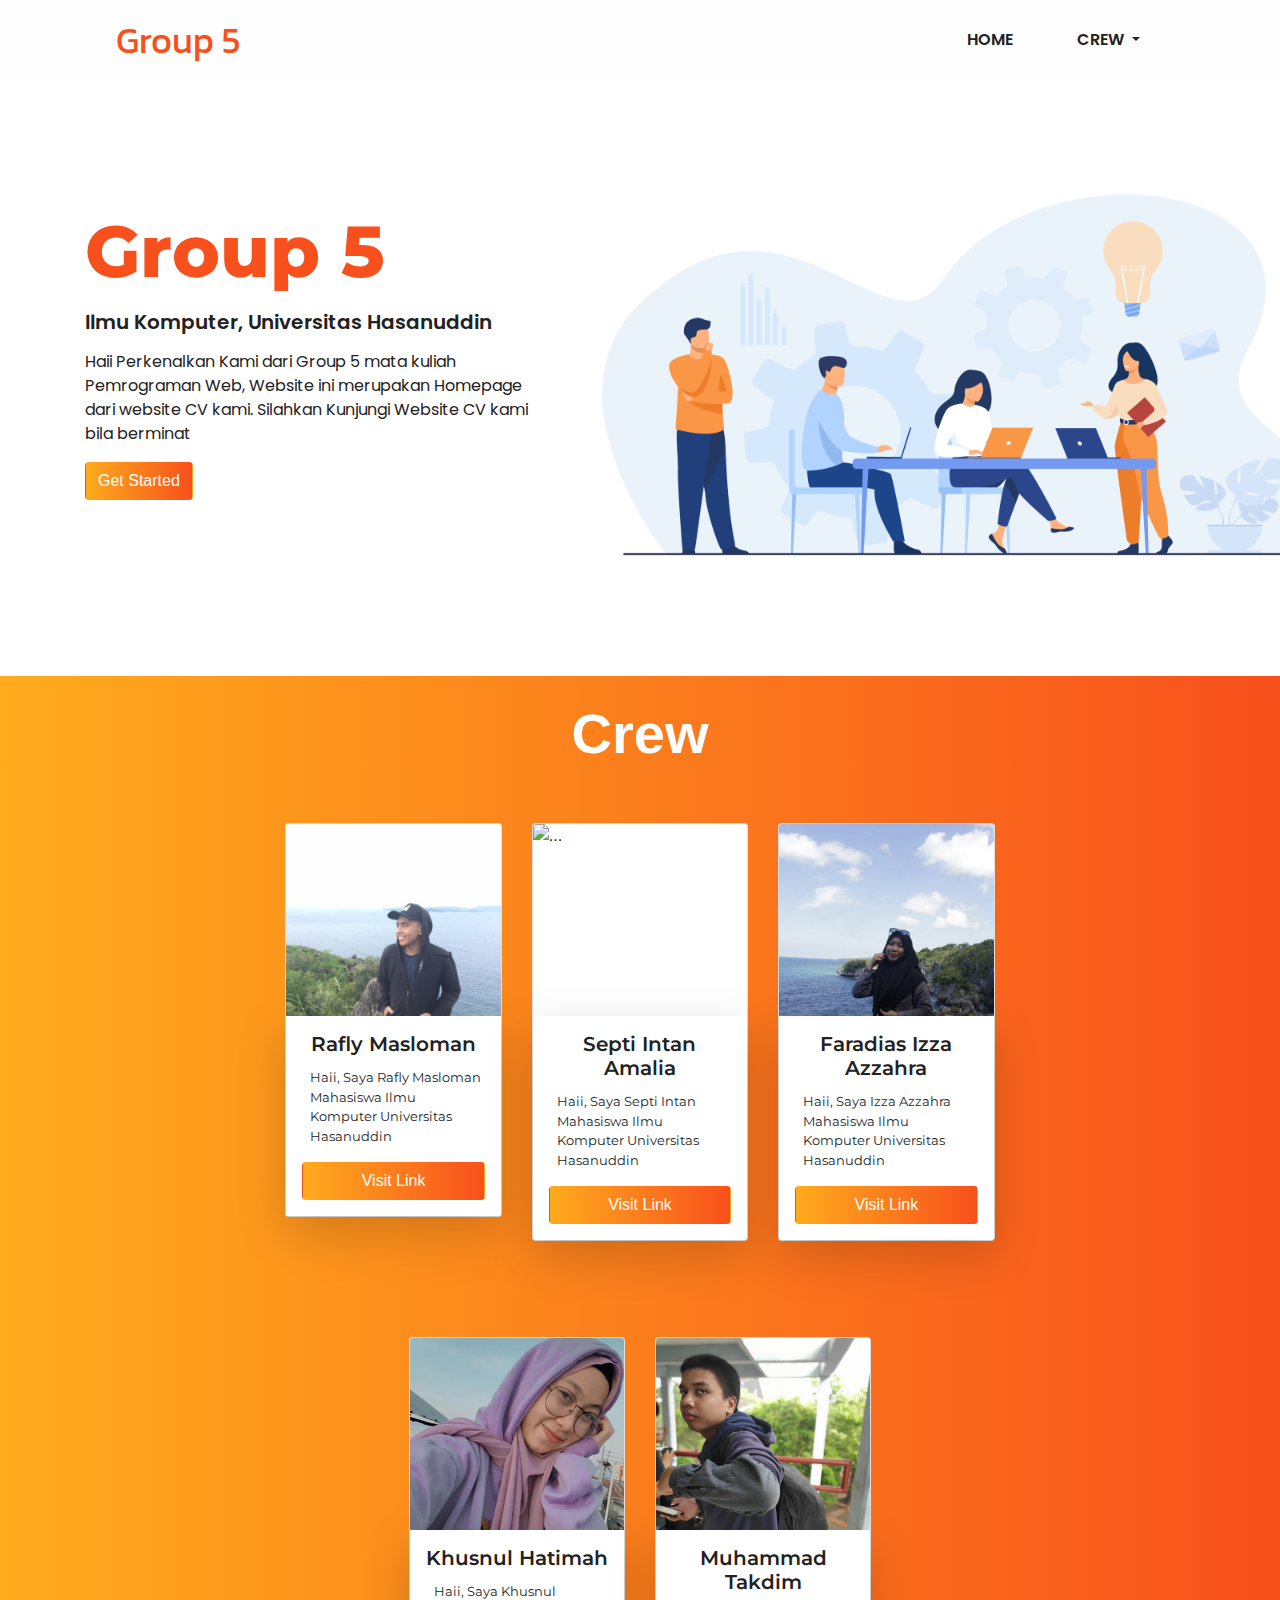
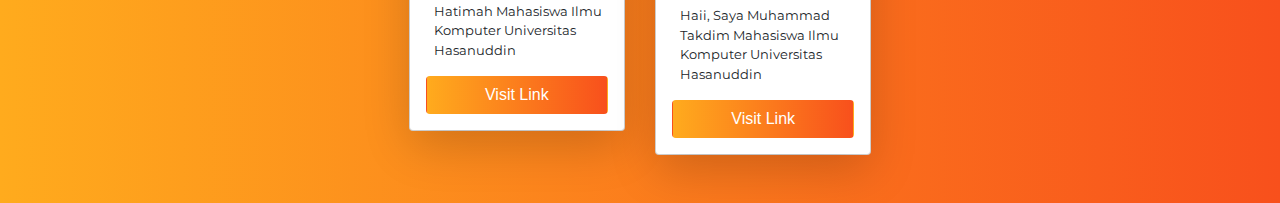
==== Homepage Website/index.html @ 76c5654d "hahaha" ====
<!DOCTYPE html>
<html lang="en">
<head>
    <meta charset="UTF-8">
    <meta name="viewport" content="width=device-width, initial-scale=1.0">
    <link rel="stylesheet" href="style.css">
    <link href="https://fonts.googleapis.com/css2?family=Kanit:wght@600&display=swap" rel="stylesheet">
    <link href="https://fonts.googleapis.com/css2?family=Poppins&display=swap" rel="stylesheet">
    <link href="https://fonts.googleapis.com/css2?family=Montserrat&display=swap" rel="stylesheet">
    <link rel="stylesheet" href="https://stackpath.bootstrapcdn.com/bootstrap/4.5.2/css/bootstrap.min.css" integrity="sha384-JcKb8q3iqJ61gNV9KGb8thSsNjpSL0n8PARn9HuZOnIxN0hoP+VmmDGMN5t9UJ0Z" crossorigin="anonymous">
    <title>Group 5</title>
</head>
<body>

    <nav class="navbar navbar-expand-lg navbar-dark pt-2 pr-4">
        <a class="navbar-brand" href="#">Group 5</a>
        <button class="navbar-toggler ml-auto custom-toggler " type="button" data-toggle="collapse" data-target="#navbarNavAltMarkup" aria-controls="navbarNavAltMarkup" aria-expanded="false" aria-label="Toggle navigation">
          <span class="navbar-toggler-icon custom-toggler"></span>
        </button>
        <div class="collapse navbar-collapse" id="navbarNavAltMarkup">
          <div class="navbar-nav ml-auto">
            <a class="nav-link mr-lg-5" href="#">Home <span class="sr-only">(current)</span></a>
            <a class="nav-link dropdown-toggle mr-lg-5" href="#" id="navbarDropdownMenuLink" role="button" data-toggle="dropdown" aria-haspopup="true" aria-expanded="false">
                Crew
            </a>
            <div class="dropdown-menu dropdown-menu-right" aria-labelledby="navbarDropdownMenuLink">
                <a class="dropdown-item" href="Rafly Ramdhani Putra\index.html">Rafly Masloman</a>
                <a class="dropdown-item" href="Septi Intan Amalia\index.html">Septi Intan Amalia</a>
                <a class="dropdown-item" href="Faradiaz Izzah Azzahra\index.html">Faradias Izza</a>
                <a class="dropdown-item" href="Muhammad Takdim\index.html">Muhammad Takdim</a>
                <a class="dropdown-item" href="Khusnul Hatimah\index.html">Khusnul Hatimah</a>
              </div>
          </div>
        </div>
    </nav>

    <div class="container">
        <div class="row mt-5">
            <div class="col-lg-5">
                <h1 class=" group-name mb-3"> Group 5</h1>
                <h4 class=" group-major mb-3">Ilmu Komputer, Universitas Hasanuddin</h4>
                <p class=" group-about mb-3 ">Haii Perkenalkan Kami dari Group 5 mata kuliah 
                    Pemrograman Web, Website ini merupakan
                    Homepage dari website CV kami. Silahkan Kunjungi Website CV kami bila berminat</p>
                    <a href="#" class="btn rounded text-white tombol-get-started">Get Started</a>
            </div>

            <div class="col-lg-7">
                <img src="company-employees-planning-task-brainstorming\6316.jpg" alt="" class=" illustration">
            </div>
        </div>
    </div>

    <div class="container-fluid crew-card-main mt-5">
        <div class="row mb-4">
            <div class="col text-center mt-4">
                <h2 class="text-white crew-text"> Crew </h2>
            </div>
        </div>

        <div class="row row-cols-lg-5 row-cols-1 p-4 justify-content-center">

            <div class="col mb-5">
                <div class="card">
                    <img src="Rafly Ramdhani Putra\Img\rafly.jpeg" class="card-img-top" alt="...">
                    <div class="card-body shadow-lg p-3 bg-white ">
                      <h5 class="card-title text-lg-center">Rafly Masloman</h5>
                      <p class="card-text ml-lg-2">Haii, Saya Rafly Masloman 
                        Mahasiswa  Ilmu Komputer 
                        Universitas Hasanuddin</p>
                      <a href="Rafly Ramdhani Putra\index.html" class="btn rounded text-white tombol">Visit Link</a>
                    </div>
                </div>
            </div>

            <div class="col mb-5">
                <div class="card">
                    <img src="Septi Intan Amalia\Septi.jpeg" class="card-img-top" alt="...">
                    <div class="card-body shadow-lg p-3 bg-white rounded">
                      <h5 class="card-title text-lg-center">Septi Intan Amalia</h5>
                      <p class="card-text ml-lg-2">Haii, Saya Septi Intan
                        Mahasiswa  Ilmu Komputer 
                        Universitas Hasanuddin</p>
                      <a href="Septi Intan Amalia\index.html" class="btn rounded text-white tombol">Visit Link</a>
                    </div>
                </div>
            </div>

            <div class="col mb-5">
                <div class="card">
                    <img src="Faradiaz Izzah Azzahra\izza.jpg" class="card-img-top" alt="...">
                    <div class="card-body shadow-lg p-3 bg-white rounded">
                      <h5 class="card-title text-lg-center">Faradias Izza Azzahra</h5>
                      <p class="card-text ml-lg-2">Haii, Saya Izza Azzahra 
                        Mahasiswa  Ilmu Komputer 
                        Universitas Hasanuddin</p>
                      <a href="Faradiaz Izzah Azzahra\index.html" class="btn rounded text-white tombol">Visit Link</a>
                    </div>
                </div>
            </div>

            
        </div>

        <div class="row row-cols-lg-5 row-cols-1 p-4 justify-content-center">
            <div class="col mb-5">
                <div class="card">
                    <img src="Khusnul Hatimah\Khusnul-Hatimah.jpeg" class="card-img-top" alt="...">
                    <div class="card-body shadow-lg p-3 bg-white rounded">
                      <h5 class="card-title text-lg-center">Khusnul Hatimah</h5>
                      <p class="card-text ml-lg-2">Haii, Saya Khusnul Hatimah
                        Mahasiswa  Ilmu Komputer 
                        Universitas Hasanuddin</p>
                      <a href="Khusnul Hatimah\index.html" class="btn rounded text-white tombol">Visit Link</a>
                    </div>
                </div>
            </div>

            <div class="col">
                <div class="card">
                    <img src="Muhammad Takdim\fotoku.jpg" class="card-img-top" alt="...">
                    <div class="card-body shadow-lg p-3 bg-white rounded">
                      <h5 class="card-title text-lg-center">Muhammad Takdim</h5>
                      <p class="card-text ml-lg-2">Haii, Saya Muhammad Takdim
                        Mahasiswa  Ilmu Komputer 
                        Universitas Hasanuddin</p>
                      <a href="Muhammad Takdim\index.html" class="btn rounded text-white tombol">Visit Link</a>
                    </div>
                </div>
            </div>
        </div>

    </div>

      <script src="https://code.jquery.com/jquery-3.5.1.slim.min.js" integrity="sha384-DfXdz2htPH0lsSSs5nCTpuj/zy4C+OGpamoFVy38MVBnE+IbbVYUew+OrCXaRkfj" crossorigin="anonymous"></script>
<script src="https://cdn.jsdelivr.net/npm/popper.js@1.16.1/dist/umd/popper.min.js" integrity="sha384-9/reFTGAW83EW2RDu2S0VKaIzap3H66lZH81PoYlFhbGU+6BZp6G7niu735Sk7lN" crossorigin="anonymous"></script>
<script src="https://stackpath.bootstrapcdn.com/bootstrap/4.5.2/js/bootstrap.min.js" integrity="sha384-B4gt1jrGC7Jh4AgTPSdUtOBvfO8shuf57BaghqFfPlYxofvL8/KUEfYiJOMMV+rV" crossorigin="anonymous"></script>
</body>
</html>
---- Homepage Website/style.css ----
/* Navbar style */
a.navbar-brand{
    color: #F8501C !important;
    font-size: 36px;
    font-family: 'Kanit', sans-serif;
}

.custom-toggler{ 
    border-color: #212121; 
} 
/* Setting the stroke to green using rgb values (0, 128, 0) */ 
  
.custom-toggler{ 
    background-image: url( 
"data:image/svg+xml;charset=utf8,%3Csvg viewBox='0 0 32 32' xmlns='http://www.w3.org/2000/svg'%3E%3Cpath stroke='rgba(0, 0, 0, 0.8)' stroke-width='2' stroke-linecap='round' stroke-miterlimit='10' d='M4 8h24M4 16h24M4 24h24'/%3E%3C/svg%3E"); 
}

div.navbar-nav{
    margin-right: 60px;
    color: #212121 !important;
    font-family: 'Montserrat', sans-serif;
    font-weight: 600;
}

nav.navbar{
    background-color: #fefefe;
}

.nav-link{
    color: #212121 !important;
    font-weight: 600 !important;
    text-transform: uppercase;
    font-family: 'Poppins', sans-serif;
}

.col-lg-5{
   margin-top: 80px; 
}

.illustration{
    width: 800px;
    height: 500px;
}
/* Main Content 1 */
.group-name{
    font-size: 72px;
    color: #F8501C;
    font-weight: 800;
    font-family: 'Montserrat', sans-serif;
}

.group-major{
    font-weight: 600;
    color: #212121;
    font-size: 20px;
    font-family: 'Poppins', sans-serif;
}

.group-about{
    color: #212121;
    font-size: 16px;
    font-family: 'Poppins', sans-serif;
}

.tombol{
    background-image: linear-gradient(to right, #FFAB1D , #F8501C);
    font-size: 14px;
    font-weight: 600;
    margin: auto;
}

.tombol-get-started{
    background-image: linear-gradient(to right, #FFAB1D , #F8501C);
    font-size: 14px;
    font-weight: 600;
}

/* Crew Content */
.crew-text{
    font-weight: 800;
    font-size: 56px;
}

.crew-card-main{
    background-image: linear-gradient(to right, #FFAB1D , #F8501C);
}


.card-title{
    color: #212121 !important;
    font-family: 'Montserrat', sans-serif;
    font-weight: 600;
}

.card-text{
    font-family: 'Montserrat', sans-serif;
    font-size: 13px;
}

/* Android version */

@media (max-width: 992px){
    .illustration{
        width: 500px;
        height: 300px;
        margin-left: -30px;
    }
}
/* Desktop Website Version */

@media (min-width: 992px){
    a.navbar-brand{
        margin-left: 100px;
    }

    .navbar-nav{
        margin-right: 100px;
    }

    .card-img-top {
        width: 100%;
        height: 15vw;
        object-fit: cover;
    }
    .tombol{
        background-image: linear-gradient(to right, #FFAB1D , #F8501C);
        font-size: 14px;
        font-weight: 600;
        width: 100%;
    }

    .crew-card-main{
        margin-top: 150px;
    }
}
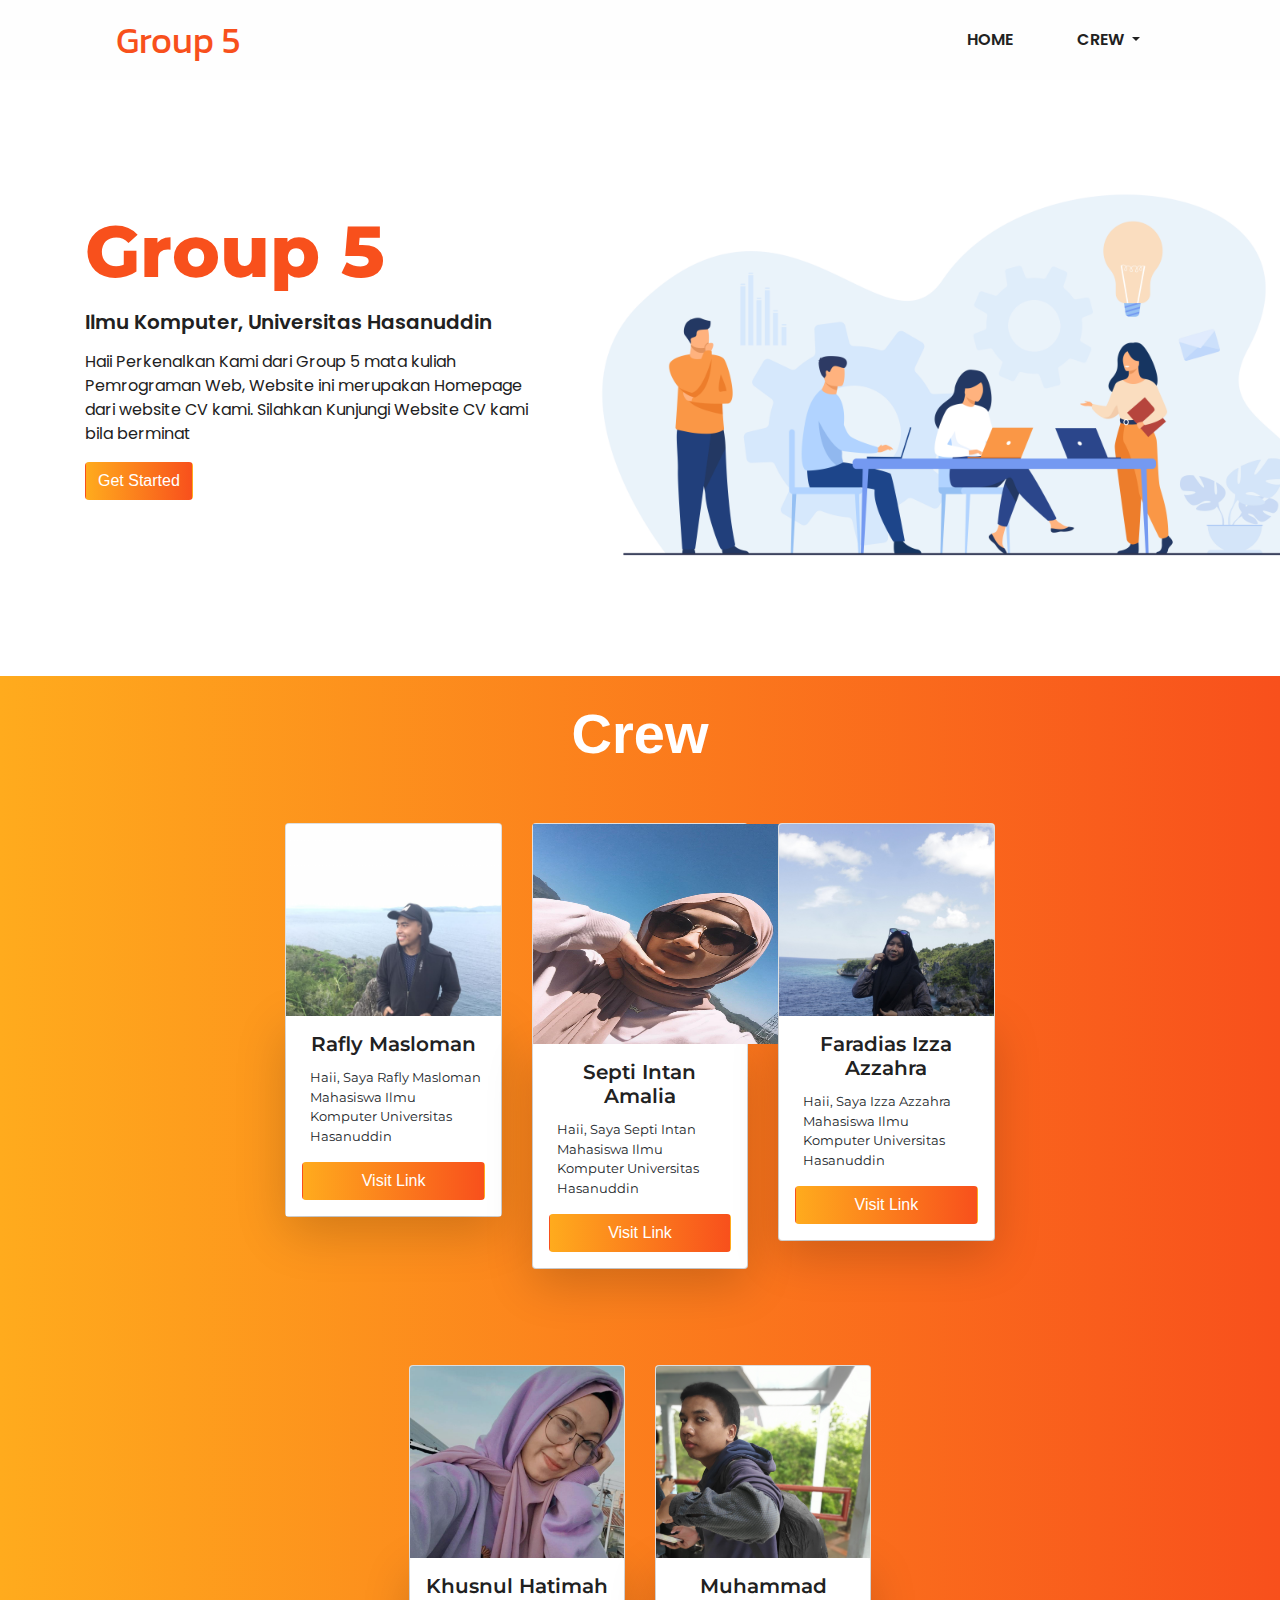
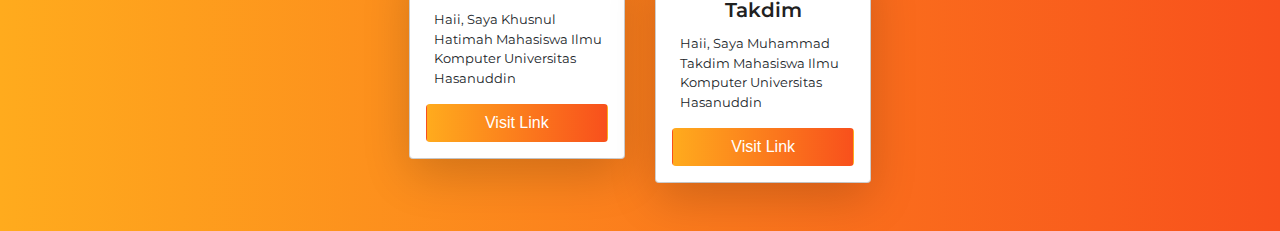
==== commit d253379d: "s" ====
--- a/Homepage Website/index.html
+++ b/Homepage Website/index.html
@@ -75,13 +75,13 @@
 
             <div class="col mb-5">
                 <div class="card">
-                    <img src="Septi Intan Amalia\Septi.jpeg" class="card-img-top" alt="...">
+                    <img src="septi/Septi.jpeg"card-img-top" alt="..." id="fsepti">
                     <div class="card-body shadow-lg p-3 bg-white rounded">
                       <h5 class="card-title text-lg-center">Septi Intan Amalia</h5>
                       <p class="card-text ml-lg-2">Haii, Saya Septi Intan
                         Mahasiswa  Ilmu Komputer 
                         Universitas Hasanuddin</p>
-                      <a href="Septi Intan Amalia\index.html" class="btn rounded text-white tombol">Visit Link</a>
+                      <a href="https://takdim.github.io/cv-boostrap-website/Homepage%20Website/septi/" class="btn rounded text-white tombol">Visit Link</a>
                     </div>
                 </div>
             </div>
--- a/Homepage Website/style.css
+++ b/Homepage Website/style.css
@@ -8,6 +8,11 @@
 .custom-toggler{ 
     border-color: #212121; 
 } 
+
+#fsepti{
+    width: 265px;
+    height: 220px;
+}
 /* Setting the stroke to green using rgb values (0, 128, 0) */ 
   
 .custom-toggler{ 
